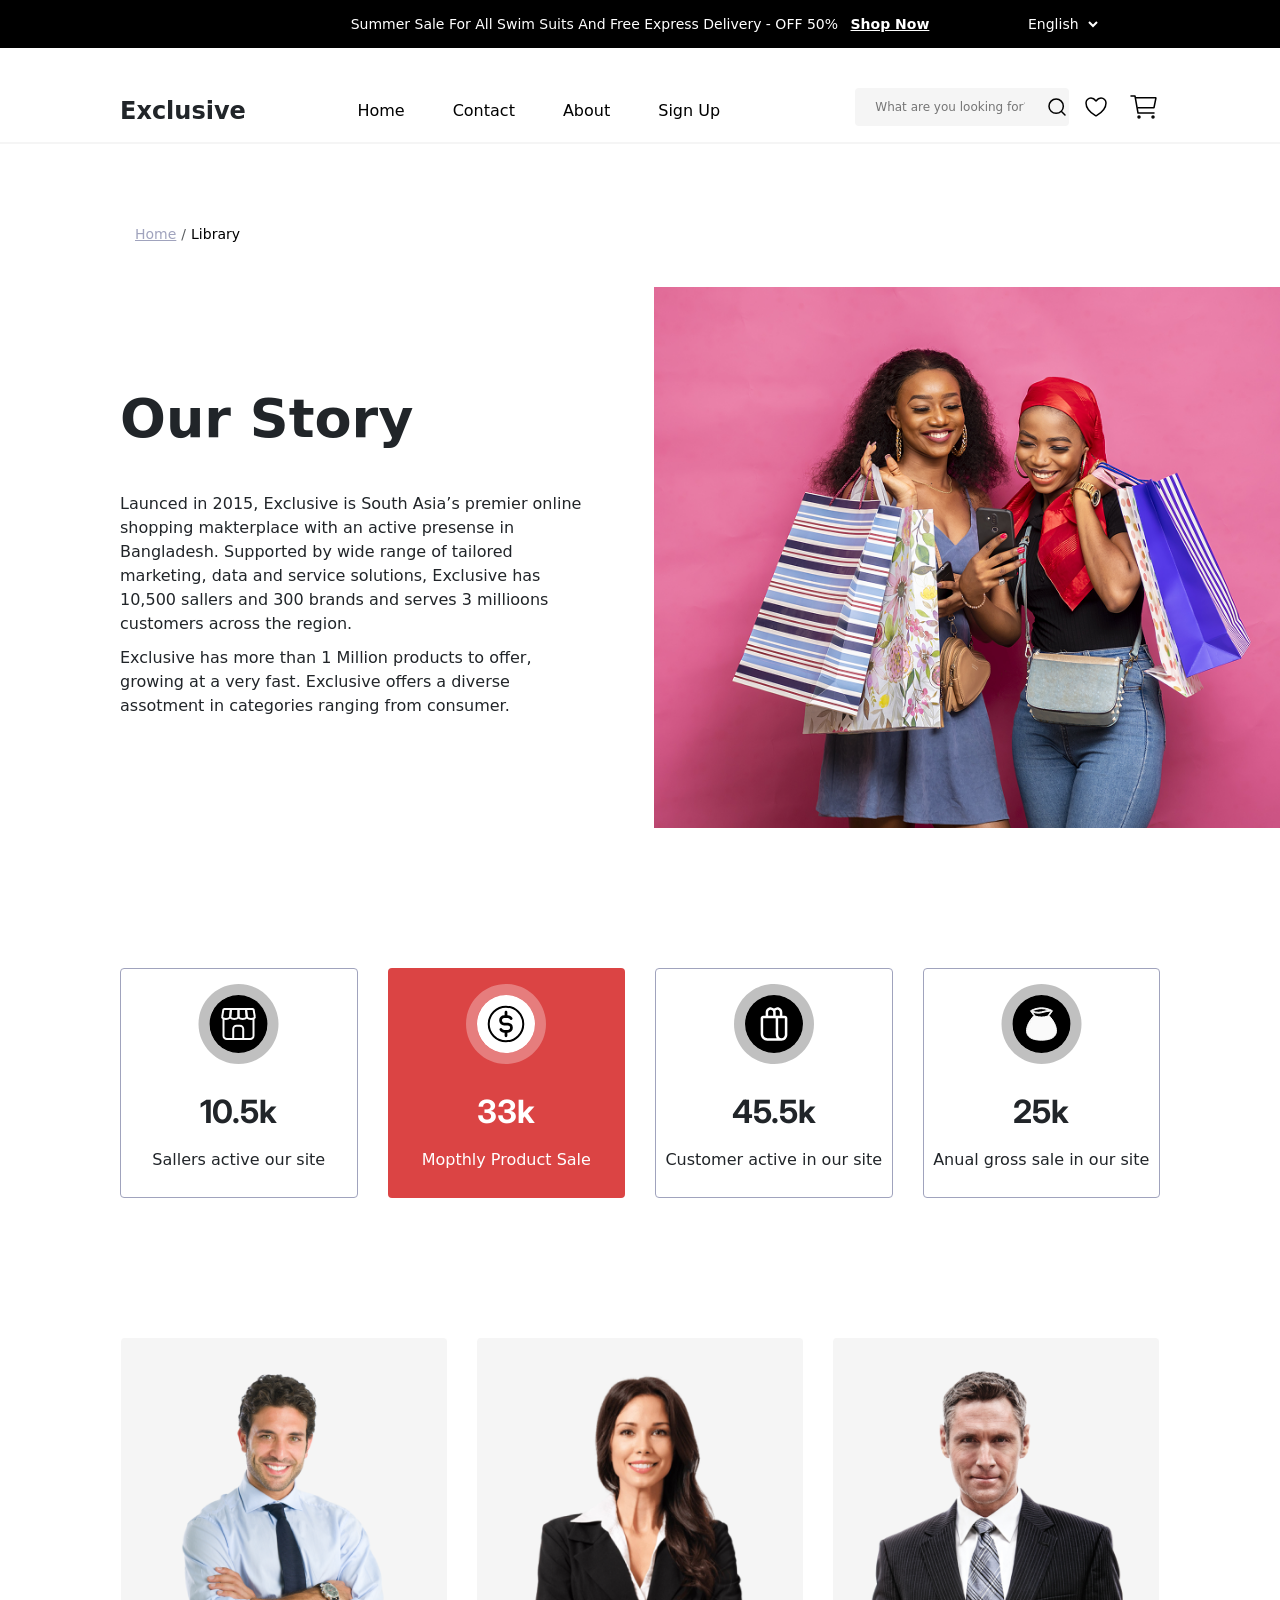
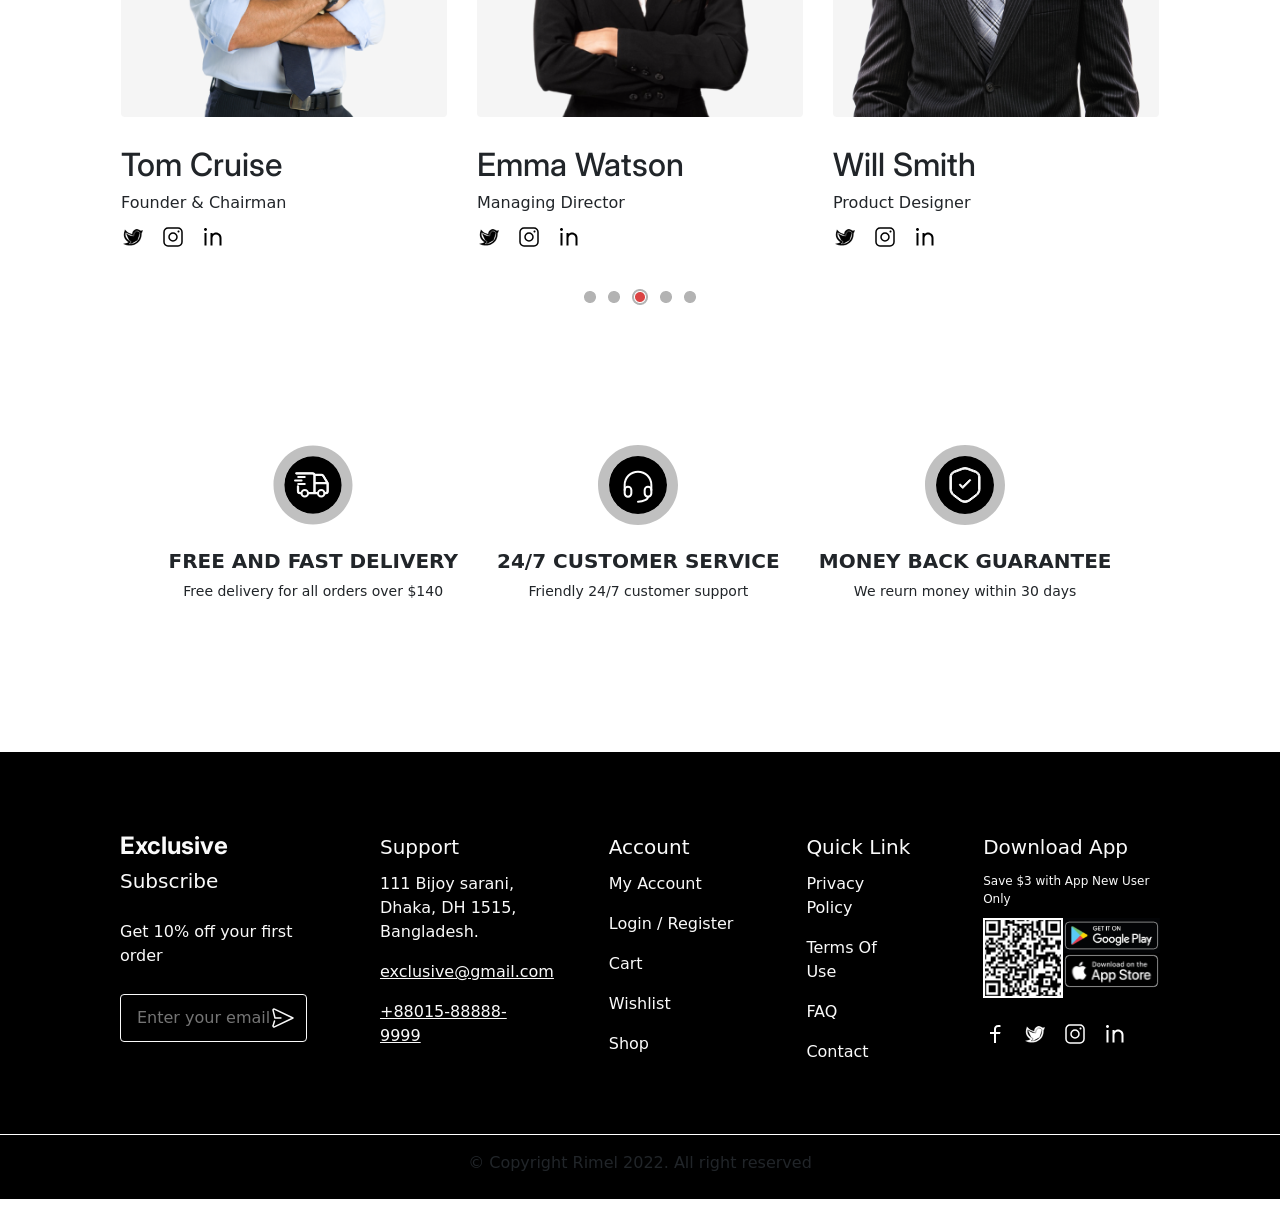
==== about.html @ bbfa6e8a "Init E-commerce Page" ====
<!DOCTYPE html>
<html lang="en">
<head>
  <meta charset="UTF-8">
  <meta name="viewport" content="width=device-width, initial-scale=1.0" />
   <link rel="stylesheet" href="./styles/reset.css">
  <link rel="stylesheet" href="./styles/styles.css">
  <link rel="stylesheet" href="./styles/responsive.css">
   <link href="https://cdn.jsdelivr.net/npm/bootstrap@5.3.3/dist/css/bootstrap.min.css" rel="stylesheet" integrity="sha384-QWTKZyjpPEjISv5WaRU9OFeRpok6YctnYmDr5pNlyT2bRjXh0JMhjY6hW+ALEwIH" crossorigin="anonymous">
    <title>about</title>
</head>
<body>
   <header class="header">
 <div class="header__box">
  <p class="header__text">
    Summer Sale For All Swim Suits And Free Express Delivery - OFF 50% 
    <a href="#shopnow" class="hero__shop-now-link">Shop Now</a>
  </p>
</div>
<div class="dropdown">
    <select id="language-select" class="dropdown-select">
      <option value="english" selected>English</option>
      <option value="french">French</option>
      <option value="spanish">Spanish</option>
      <option value="german">German</option>
      <option value="italian">Italian</option>
    </select>
  </div>
  <div class="header__bottom-box">
   <div class="navbar">
    <p class="navbar-header">Exclusive</p>
     <nav class="navbar__nav" aria-label="navigation-menu">
    <ul class="navbar__list">
      <li><a href="./index.html" class="navbar__link">Home</a></li>
      <li><a href="#contact" class="navbar__link">Contact</a></li>
     <li><a href="./about.html" class="navbar__link">About</a></li>
      <li><a href="#signup" class="navbar__link navbar__link--signup">Sign Up</a></li>
    </ul>
  </nav>
   </div>
   <div class="nav-buttons">
  <div class="nav-buttons__search">
    <input type="text" placeholder="What are you looking for?" class="nav-buttons__search-input">
    <img src="./images/Home/search.svg" class="nav-buttons__search-icon" alt="search-icon" />
  </div>
  <div class="nav-buttons__icons">
   <a href="wishlist.html">
  <img src="./images/Home/Wishlist.svg" class="nav-buttons__wishlist-icon" alt="wishlist-icon" />
</a>
    <img src="./images/Home/basket.svg" class="nav-buttons__basket-icon" alt="basket-icon" />
  </div>
</div>
  </div>
<div class="drop-menu">
 <ul class="navbar__list dropdown-list">
      <li><a href="#home" class="navbar__link dropdown-link">Home</a></li>
      <li><a href="#contact" class="navbar__link dropdown-link">Contact</a></li>
     <li><a href="about.html" class="navbar__link dropdown-link">About</a></li>
      <li><a href="#signup" class="navbar__link navbar__link--signup dropdown-link">Sign Up</a></li>
      <li><a href="wishlist.html">
  <img src="./images/Home/Wishlist.svg" class="nav-buttons__wishlist-icon" alt="wishlist-icon" />
</a></li>
    </ul>
</div>
</header>
  <main>
<!--Used Bootstrap for breadcrumb -->
  <nav aria-label="breadcrumb">
  <ol class="breadcrumb">
    <li class="breadcrumb-item"><a href="index.html" class="navigate-home">Home</a></li>
    <li class="breadcrumb-item active" aria-current="page">Library</li>
  </ol>
</nav>
    <section class="about-section" id="about" >
      <div class="about-section-text">
        <h3>Our Story</h3>
        <p>Launced in 2015, Exclusive is South Asia’s premier online shopping makterplace with an active presense in Bangladesh. Supported by wide range of tailored marketing, data and service solutions, Exclusive has 10,500 sallers and 300 brands and serves 3 millioons customers across the region. </p>
     <p>Exclusive has more than 1 Million products to offer, growing at a very fast. Exclusive offers a diverse assotment in categories ranging  from consumer.</p>
      </div>
      <div class="about-section-image">
        <img src="./images/About/about-hero-img.png" alt="two girls are holding bags" />
      </div>
      </section>
    <section class="about-features-section section">
      <div class="features-box">
        <img src="./images/About/Services-1.svg" alt="service-ixon">
        <p class="features-number">10.5k</p>
        <p class="features-description">Sallers active our site</p>
      </div>
      <div class="features-box sale-box">
        <img src="./images/About/Services-2.svg" alt="service-ixon">
        <p class="features-number">33k</p>
        <p class="features-description">Mopthly Product Sale</p>
      </div>
      <div class="features-box">
        <img src="./images/About/Services-3.svg" alt="service-ixon">
        <p class="features-number">45.5k</p>
        <p class="features-description">Customer active in our site</p>
      </div>
      <div class="features-box">
        <img src="./images/About/Services-4.svg" alt="service-ixon">
        <p class="features-number">25k</p>
        <p class="features-description">Anual gross sale in our site</p>
      </div>
    </section>
    <section class="employees-section section">
      <div class="employees-container">
      <div class="employee-box">
        <img src="./images/About/first-employee.png" alt="Tom-Cruise" class="employee-img" />
        <div class="employee-info">
          <p class="employee-name">Tom Cruise</p>
          <p class="employee-position">Founder &amp; Chairman</p>
          <div class="social-icons">
            <img src="./images/About/Icon-Twitter.svg" alt="Icon-Twitter" />
            <img src="./images/About/icon-instagram.svg" alt="icon-instagram" />
            <img src="./images/About/Icon-Linkedin.svg" alt="Icon-Linkedin.svg" />
          </div>
        </div>
      </div>
        <div class="employee-box">
        <img src="./images/About/second-employee.png" alt="Emma Watson" class="employee-img"  />
        <div class="employee-info">
          <p class="employee-name">Emma Watson</p>
          <p class="employee-position">Managing Director</p>
          <div class="social-icons">
            <img src="./images/About/Icon-Twitter.svg" alt="Icon-Twitter" />
            <img src="./images/About/icon-instagram.svg" alt="icon-instagram" />
            <img src="./images/About/Icon-Linkedin.svg" alt="Icon-Linkedin.svg" />
          </div>
        </div>
      </div>
        <div class="employee-box">
        <img src="./images/About/third-employee.png" alt="Will Smith" class="employee-img"  />
        <div class="employee-info">
          <p class="employee-name">Will Smith</p>
          <p class="employee-position">Product Designer</p>
          <div class="social-icons">
            <img src="./images/About/Icon-Twitter.svg" alt="Icon-Twitter" />
            <img src="./images/About/icon-instagram.svg" alt="icon-instagram" />
            <img src="./images/About/Icon-Linkedin.svg" alt="Icon-Linkedin.svg" />
          </div>
        </div>
      </div>
      </div>
<img src="./images/About/buttons.png" alt="buttons-icons" class="buttons-icons" />
    </section>
   <section class="service-features">
    <div class="service-box">
  <img src="./images/Home/Services.svg" alt="car-icon" class="service-box__icon"/>
  <div class="service-box__text">
    <h4 class="service-box__title">FREE AND FAST DELIVERY</h4>
    <p class="service-box__description">Free delivery for all orders over $140</p>
  </div>
</div>
<div class="service-box">
  <img src="./images/Home/support.svg" alt="car-icon" class="service-box__icon"/>
  <div class="service-box__text">
    <h4 class="service-box__title">24/7 CUSTOMER SERVICE</h4>
    <p class="service-box__description">Friendly 24/7 customer support</p>
  </div>
</div>
<div class="service-box">
  <img src="./images/Home/guaranty-icon.svg" alt="car-icon" class="service-box__icon"/>
  <div class="service-box__text">
    <h4 class="service-box__title">MONEY BACK GUARANTEE</h4>
    <p class="service-box__description">We reurn money within 30 days</p>
  </div>
</div>
  </section>
  </main>
    <footer class="footer">
    <div class="footer-top-container">
<div class="subscribe-box footer-column">
  <h6>Exclusive</h6>
  <p class="subscribe">Subscribe</p>
  <p class="discount">Get 10% off your first order</p>
  <div class="input-container">
  <input type="email" placeholder="Enter your email" class="input-with-icon">
  <img src="./images/Home/icon-send.svg" alt="arrow-icon" class="input-icon">
</div>
</div>
<div class="support-box footer-column">
  <p class="footer-column-title">Support</p>
     <ul class="account-list">
    <li class="contact-info">111 Bijoy sarani, Dhaka,  DH 1515, Bangladesh.</li>
    <li><a href="mailto:exclusive@gmail.com" target="_blank" class="contact-info">exclusive@gmail.com</a></li>
    <li><a href="tel:+88015-88888-9999" target="_blank" class="contact-info">+88015-88888-9999</a></li>
</ul>
  </div>
<div class="footer-column">
    <p class="footer-column-title">Account</p>
    <ul class="account-list">
    <li>My Account</li>
    <li>Login / Register</li>
    <li>Cart</li>
    <li>Wishlist</li>
    <li>Shop</li>
  </ul>
</div>
<div class="footer-column">
    <p class="footer-column-title">Quick Link</p>
      <ul class="account-list">
    <li>Privacy Policy</li>
    <li>Terms Of Use</li>
    <li>FAQ</li>
    <li>Contact</li>
  </ul>
</div>
<div class="footer-column">
  <div class="account-list">
    <p class="footer-column-title">Download App</p>
    <p class="footer-save">Save $3 with App New User Only</p>
    <div class="apps-container">
      <img src="./images/Home/Qr-Code.svg" alt="qr-code" />
      <div class="apps-box">
        <img src="./images/Home/GooglePlay.svg" alt="app-store" />
        <img src="./images/Home/AppStore.svg" alt="app-store" />
      </div>
    </div>
   <div class="social-icons">
  <a href="https://www.facebook.com" target="_blank">
    <img src="./images/Home/Icon-Facebook.svg" alt="facebook" />
  </a>
  <a href="https://www.twitter.com" target="_blank">
    <img src="./images/Home/Icon-Twitter.svg" alt="twitter" />
  </a>
  <a href="https://www.instagram.com" target="_blank">
    <img src="./images/Home/icon-instagram.svg" alt="instagram" />
  </a>
  <a href="https://www.linkedin.com" target="_blank">
    <img src="./images/Home/Icon-Linkedin.svg" alt="linkedin" />
  </a>
</div>
  </div>
</div>
    </div>
    <div class="footer-bottom-container">
      <p>&copy; Copyright Rimel 2022. All right reserved</p>
    </div>
  </footer>
   <script src="https://cdn.jsdelivr.net/npm/bootstrap@5.3.3/dist/js/bootstrap.bundle.min.js" integrity="sha384-YvpcrYf0tY3lHB60NNkmXc5s9fDVZLESaAA55NDzOxhy9GkcIdslK1eN7N6jIeHz" crossorigin="anonymous"></script>
</body>
</html>
---- styles/styles.css ----
@import url('https://fonts.googleapis.com/css2?family=Poppins:ital,wght@0,100;0,200;0,300;0,400;0,500;0,600;0,700;0,800;0,900;1,100;1,200;1,300;1,400;1,500;1,600;1,700;1,800;1,900&display=swap');
@import url('https://fonts.googleapis.com/css2?family=Inter:ital,opsz,wght@0,14..32,100..900;1,14..32,100..900&display=swap');

* {
  margin: 0;
  padding: 0;
  box-sizing: border-box;
}

html {
  font-size: 62.5%;
}

:root {
  --primary-color: #ffff;
  --color-light: #FAFAFA;
  --secondary-color: #DB4444;
  --color-red: #FB1314;
  --color-hover: #E07575;
  --color-black: #000;
  --color-dark: #0D0D0D;
  --color-grey: #F5F5F5;
  --color-grey-secondary: #A0A3BD;
  --color-green: #00FF66;
  --color-yellow: #EEFF61;
  --border-radius: 4px;
  --small-gap: 8px;
  --font-medium-size: 1.6rem;
  --font-large-size: 2.4rem;
  --medium-space: 1.6rem;
  --large-space: 2.4rem;
  --extra-large-space: 4.8rem;
}

body {
  max-width: 144rem;
  width: 100%;
  font-family: "Poppins", sans-serif;
  margin: 0 auto;
  box-sizing: border-box;
}

.section {
  max-width: 117rem;
  width: 81.25%;
  margin: 0 auto;
}

.button {
  padding: var(--medium-space) var(--extra-large-space);
  font-weight: 500;
  font-size: var(--font-medium-size);
  color: var(--color-light);
  background-color: var(--secondary-color);
  border: none;
  border-radius: var(--border-radius);
  cursor: pointer;
  transition: all 0.3s ease-out;
}

.button:hover {
  filter: brightness(0.85);
}

/*header */
.header {
  width: 100%;
  display: flex;
  flex-direction: column;
  border-bottom: 2px solid var(--color-grey);
  position: relative;
}

.header__box {
  height: 4.8rem;
  display: flex;
  justify-content: center;
  padding-top: 1.2rem;
  font-size: 1.4rem;
  background-color: var(--color-black);
}

.header__box p {
  line-height: 2.1rem;
  color: var(--primary-color);
}

.hero__shop-now-link {
  line-height: 2.4rem;
  font-weight: 600;
  color: var(--primary-color);
  margin-left: 8px;
}

.dropdown-select {
  background-color: var(--color-black);
  border: none;
  color: var(--primary-color);
  display: flex;
  align-items: center;
  position: absolute;
  margin-left: 80%;
  top: -3.6rem;
  height: 2.4rem;
  font-size: 1.4rem;
}

.header__bottom-box {
  width: 81.25%;
  margin: 0 auto;
  display: flex;
  justify-content: space-between;
  padding-top: 4rem;
  padding-bottom: var(--medium-space);
}

.navbar {
  width: 57.7%;
  height: 3.8rem;
}

.navbar-header {
  font-size: 2.4rem;
  font-weight: bold;
}

.navbar__list {
  display: flex;
  gap: var(--extra-large-space);
}

.navbar__link {
  font-size: var(--font-medium-size);
  text-decoration: none;
  color: var(--color-black);
}

.nav-buttons {
  width: 29.3%;
  display: flex;
  align-items: center;
  justify-content: space-between;
}

.nav-buttons__search {
  width: 70%;
  background-color: var(--color-grey);
  border-radius: var(--border-radius);
  position: relative;
  height: 100%;
  padding-left: 2rem;
  padding-right: 1.2rem;
  display: flex;
  align-items: center;
  cursor: pointer;
}

.nav-buttons__search-input {
  height: 2.4rem;
  font-size: 1.2rem;
  border: none;
  background-color: var(--color-grey);
}

.nav-buttons__search-icon {
  position: absolute;
  top: 50%;
  right: 0;
  transform: translateY(-50%);
  width: 2.4rem;
  height: auto;
}

.nav-buttons__icons {
  display: flex;
  gap: var(--medium-space);
}

.drop-menu {
  display: none;
  position: absolute;
  right: 0%;
  width: 70%;
  z-index: 100;
}

/*aside*/
.hero-section {
  width: 79%;
  margin: 0 auto;
  display: grid;
  grid-template-columns: 19% 79%;
  gap: 2%;
  margin-bottom: 10rem;
  margin-top: 4rem;
}

.categories-list {
  display: flex;
  flex-direction: column;
  gap: var(--medium-space);
  font-size: var(--font-medium-size);
  padding: 0;
  width: 100%;
}

.list-group-item {
  display: flex;
  gap: 5.1rem;
  cursor: pointer;
}

.dropdown-icon {
  margin-left: 2rem;
}

.hero-content {
  background-color: var(--color-black);
  display: grid;
  grid-template-columns: 40% 56%;
  gap: 4%;
  position: relative;
}

.hero-text {
  padding-top: 5.8rem;
  padding-left: 6.4rem;
  color: var(--color-light);
  font-size: var(--font-medium-size);
  line-height: 2.4rem;
}

.hero-subtitles {
  display: flex;
  align-items: center;
  gap: var(--large-space);
}

.hero-subtitles p {
  margin: 0;
}

.hero-image img {
  width: 100%;
}

.hero-title h1 {
  font-family: 'Inter', sans-serif;
  font-size: 4.8rem;
  line-height: 6rem;
  font-weight: 600;
  letter-spacing: 4%;
  margin-top: 2rem;
  margin-bottom: 2.2rem;
}

.shopping-link {
  color: var(--color-light);
}

.hero-icons {
  position: absolute;
  left: 39.5%;
  bottom: 1.1rem;
}

/*Flash Sales */
.flash-sales-section {
  display: flex;
  flex-direction: column;
  margin-left: auto;
}

.section-titles {
  display: flex;
  flex-direction: column;
  justify-content: space-between;
}

.flash-sales-header {
  width: 81.25%;
  margin: 0 auto;
  display: grid;
  grid-template-columns: 1fr 1fr;
  margin-bottom: 6rem;
  font-weight: 600;
}

.time-box {
  display: flex;
  flex-direction: column;
}

.time-dots {
  display: flex;
  flex-direction: column;
  gap: var(--small-gap);
  justify-content: center;
}

.dot {
  width: 4px;
  height: 4px;
  border-radius: 50%;
  background-color: var(--color-hover);
}

.flesh-section-title {
  display: flex;
  justify-content: space-between;
  align-items: flex-end;
}

.flesh-section-title h3 {
  font-size: 3.6rem;
  line-height: 4.8rem;
  font-weight: 600;
  font-family: 'Inter';
  margin-top: var(--large-space);
}

.time-box-info {
  display: flex;
  flex-direction: column;
}

.time-set,
.time-box-info-numbers {
  display: flex;
  justify-content: space-between;
}

.time-box-info-numbers {
  gap: 1.7rem;
}

.time-set {
  padding: 0;
  text-align: center;
}

.time-set li {
  font-size: 1.2rem;
  line-height: 1.8rem;
}

.time-box-info-number {
  font-size: 3.2rem;
  font-weight: 700;
  font-family: "Inter", sans-serif;
  letter-spacing: 4%;
  padding: 0;
}

.flesh-sales-cards {
  display: grid;
  grid-template-columns: repeat(5, 27rem);
  gap: 3rem;
  max-width: 131rem;
  margin-left: 13.5rem;
  overflow: hidden;
}

/*categories*/
.categories {
  display: flex;
  flex-direction: column;
  margin-top: 8rem;
  margin-bottom: 7rem;
  border-bottom: 2px solid var(--color-grey);
}

.section-header {
  display: grid;
  grid-template-columns: 1fr 1fr;
  margin-bottom: 6rem;
  font-weight: 600;
  width: 100%;
}

.section-title-elements {
  height: 4rem;
  display: flex;
  align-items: center;
}

.section-title-elements p {
  font-size: var(--font-medium-size);
  color: var(--secondary-color);
}

.title-element-box {
  width: 2rem;
  height: 4rem;
  margin-right: var(--medium-space);
  background-color: var(--secondary-color);
}

.section-title-box h3 {
  font-size: 3.6rem;
  margin-top: 2rem;
}

.section-navigation {
  display: flex;
  gap: var(--small-gap);
  align-items: flex-end;
  justify-content: flex-end;
}

.navigation-button {
  width: 4.6rem;
  height: 4.6rem;
  border-radius: 50%;
  background-color: var(--color-grey);
  display: flex;
  align-items: center;
  justify-content: center;
  cursor: pointer;
  transition: all 0.3s ease;
}

.navigation-button:hover {
  filter: brightness(0.8);
}

.categories__container {
  display: grid;
  grid-template-columns: repeat(6, 1fr);
  gap: 3rem;
  font-weight: 600;
}

.categories__container-box {
  border: 2px solid var(--color-grey);
  padding-top: 2.5rem;
  padding-bottom: 2.5rem;
  display: flex;
  flex-direction: column;
  align-items: center;
  gap: var(--medium-space);
  font-size: var(--font-medium-size);
  margin-bottom: 7rem;
  cursor: pointer;
  transition: all 0.3s ease-out;
  border-radius: var(--border-radius);
}

.categories__container-box:hover {
  transform: scale(1.05);
}

.camera-box {
  background-color: var(--secondary-color);
  color: var(--primary-color);
}

/*Selling Section */
.selling-section {
  margin-bottom: 14rem;
}

.view-button {
  width: 16rem;
}

.products-container {
  display: grid;
  grid-template-columns: repeat(4, 1fr);
  column-gap: 3rem;
  row-gap: 6rem;
}

.product-card {
  border-radius: var(--border-radius);
  position: relative;
  cursor: pointer;
  transition: all 0.3s ease-in;
  display: flex;
  flex-direction: column;
  gap: var(--medium-space);
}

.product-card:hover {
  transform: scale(1.03);
}

.rating-stars img {
  width: 2rem;
  height: 2rem;
}

.card-images {
  background-color: var(--color-grey);
  display: flex;
  justify-content: center;
  align-items: center;
  padding: 3.5rem 4rem;
}

.wishlist-images {
  background-color: var(--color-grey);
  display: flex;
  justify-content: center;
  align-items: center;
  padding: 1.5rem 4rem;
}

.card-icons {
  position: absolute;
  display: flex;
  flex-direction: column;
  gap: var(--small-gap);
  width: 3.4rem;
  top: 1.2rem;
  right: 1.2rem;
}

.card-text {
  display: flex;
  flex-direction: column;
  font-weight: 500;
  margin-top: 1.2rem;
}

.product-name {
  font-size: var(--font-medium-size);
}

.product-prices {
  display: flex;
  gap: 1.2rem;
  font-size: var(--font-medium-size);
}

.current-price {
  color: var(--secondary-color);
}

.old-price {
  color: var(--color-grey-secondary);
  text-decoration: line-through;
}

.rating-box {
  display: flex;
  gap: var(--small-gap);
  height: 2rem;
}

.rating-stars img {
  width: 2rem;
  height: 2rem;
}

.rating-num p {
  font-size: 1.4rem;
  color: var(--color-grey-secondary);
}

/*music-section*/
.music-section {
  background-color: var(--color-black);
  padding: 6.9rem 4.4rem 6.9rem 5.6rem;
  display: flex;
  gap: 2.7rem;
}

.music-box-content {
  display: flex;
  flex-direction: column;
  gap: 3.2rem;
  width: 41.5%;
}

.music-box-content h3 {
  color: var(--color-light);
  font-family: 'Inter', sans-serif;
  font-size: 4.8rem;
  line-height: 6rem;
}

.music-box-content p {
  color: var(--color-green);
  font-size: var(--font-medium-size);
  line-height: 2rem;
  font-weight: 600;
}

.time-container {
  display: flex;
  gap: var(--large-space);
}

.music-box-image {
  width: 56%;
}

.music-box-image img {
  width: 100%;
}

.green-button {
  width: 17.1rem;
  background-color: var(--color-green);
}

/*our-products-section */
.our-products-section {
  margin-top: 7.1rem;
  margin-bottom: 14rem;
  display: flex;
  flex-direction: column;
  align-items: center;
}

.card-info {
  display: flex;
  height: 2.4rem;
  font-size: var(--font-medium-size);
  gap: var(--small-gap);
}

.product-rating-number {
  color: var(--color-grey-secondary);
}

.camera-card {
  padding-bottom: 0;
  position: relative;
}

.card-button {
  width: 100%;
  height: 4.1rem;
  font-size: var(--font-medium-size);
  font-weight: 500;
  color: var(--primary-color);
  position: absolute;
  bottom: 8.5rem;
  background-color: var(--color-black);
  cursor: pointer;
}

.black-button {
  top: 20rem;
}

.card-label {
  background-color: var(--color-green);
  width: 5.1rem;
  height: 2.6rem;
  font-size: 1.2rem;
  color: var(--color-light);
  position: absolute;
  top: var(--medium-space);
  left: var(--large-space);
  display: flex;
  align-items: center;
  justify-content: center;
}

.red-label {
  background-color: var(--secondary-color);
}

.products-button {
  max-width: 23.4rem;
  margin-top: 7.6rem;
}

.card-circles {
  margin-top: 0.8rem;
  display: flex;
  align-items: center;
  gap: var(--small-gap);
}

.circle {
  width: 2rem;
  height: 2rem;
  border-radius: 50%;
}

.red-circle {
  background-color: var(--secondary-color);
}

.primary-red-circle {
  background-color: var(--color-red);
  border: 2px solid var(--color-black);
}

.black-circle {
  background-color: var(--color-black);
}

.yellow-circle {
  background-color: var(--color-yellow);
  border: 2px solid var(--color-black);
}

/*new-arrivals */
.new-arrivals-container {
  display: grid;
  grid-template-columns: repeat(4, 1fr);
  grid-template-rows: repeat(2, 1fr);
  gap: 3rem;
}

.first-image {
  grid-column: 1 / 3;
  grid-row: 1 / 3;
  background-color: var(--color-black);
  position: relative;
}

.first-image img {
  width: 100%;
}

.second-image {
  grid-column: span 2 / span 4;
  grid-column-start: 3;
  position: relative;
  background-color: var(--color-dark);
}

.third-image {
  grid-column-start: 3;
  grid-row-start: 2;
  background-color: var(--color-black);
  padding: 3rem;
  position: relative;
}

.fourth-image {
  grid-column: span 3 / span 4;
  grid-row-start: 2;
  padding: 3rem;
  background-color: var(--color-black);
  position: relative;
}

.arrival-image {
  display: flex;
  justify-content: center;
  align-items: center;
}

.image-text {
  position: absolute;
  max-width: 24.2rem;
  left: var(--large-space);
  bottom: var(--large-space);
  display: flex;
  flex-direction: column;
  color: var(--color-light);
}

.image-text h5 {
  font-size: 2.4rem;
  letter-spacing: 3%;
  font-weight: 600;
  font-family: 'Inter', sans-serif;
}

.image-text p {
  font-size: 1.4rem;
  line-height: 2.1rem;
  font-family: 'Inter', sans-serif;
}

.image-text a {
  color: var(--primary-color);
  font-size: var(--font-medium-size);
  line-height: 2.4rem;
  font-weight: 500;
}

/*service features */
.service-features {
  max-width: 94.3rem;
  width: 90%;
  display: flex;
  justify-content: space-between;
  margin: 0 auto;
  margin-top: 14rem;
}

.service-box {
  display: flex;
  flex-direction: column;
  align-items: center;
  gap: 2.4rem;
}

.service-box img {
  width: 8rem;
  height: 8rem;
}

.service-box__title {
  font-size: 2rem;
  font-weight: 600;
  margin-bottom: 0.8rem;
}

.service-box__description {
  font-size: 1.4rem;
  line-height: 2.1rem;
  text-align: center;
}

.service-button {
  margin-top: 6.2rem;
  position: absolute;
  right: 8.9rem;
  margin-bottom: 3.2rem;
}

.navigation-button img {
  width: 2.4rem;
  height: 2.4rem;
}

/*About Section Nav */
.breadcrumb {
  margin-top: 8rem !important;
  margin-bottom: 4.2rem !important;
  padding-left: 13.5rem !important;
}

.dropdown-list {
  gap: 1.6rem;
}

.breadcrumb-item {
  font-size: 1.4rem;
}

.navigate-home {
  color: var(--color-grey-secondary) !important;
}

.breadcrumb-item.active {
  color: var(--color-black) !important;
}

.path__list {
  display: flex;
  gap:
}

/*About Section */
.about-section {
  width: 90.625%;
  display: grid;
  grid-template-columns: 40% 54%;
  justify-items: end;
  margin-left: auto;
  gap: 6%;
  margin-bottom: 14rem;
}

.about-section-text {
  display: flex;
  flex-direction: column;
  justify-content: center;
}

.about-section-text h3 {
  font-size: 5.4rem;
  font-weight: 600;
  margin-bottom: 4rem;

}

.about-section-text p {
  font-size: var(--font-medium-size);
  line-height: 2.4rem;
}

.about-section-image img {
  width: 100%;
  height: auto;
  object-fit: cover;
}

/*about-features-section */
.about-features-section {
  display: grid;
  grid-template-columns: repeat(4, 1fr);
  gap: 3rem;
}

.features-box {
  border: 1px solid var(--color-grey-secondary);
  border-radius: var(--border-radius);
  display: flex;
  flex-direction: column;
  align-items: center;
  justify-content: center;
  height: 23rem;
  transition: transform 0.3s ease;
}

.features-box:hover {
  cursor: pointer;
  transform: translateY(-5px);

}

.features-description {
  font-size: var(--font-medium-size);
}

.features-number {
  margin-top: var(--large-space);
  margin-bottom: 1.2rem;
  font-size: 3.2rem;
  font-weight: bold;
  letter-spacing: 4%;
  font-family: "Inter", sans-serif;
}

.sale-box {
  background-color: var(--secondary-color);
  color: var(--primary-color);
  border: none;
}

/*employee-box*/
.employees-section {
  margin-bottom: 14rem;
  margin-top: 14rem;
  display: flex;
  flex-direction: column;
  align-items: center;
}

.employees-container {
  display: grid;
  grid-template-columns: repeat(3, 1fr);
  gap: 3rem;
}

.employee-box {
  display: flex;
  flex-direction: column;
  gap: 3.2rem;
  cursor: pointer;
  transition: all 0.3s ease;
}

.employee-img {
  max-width: 32.6rem;
  width: 100%;
}

.employee-box:hover {
  transform: scale(1.03)
}

.employee-name {
  font-family: "Inter", sans-serif;
  font-weight: 500;
  font-size: 3.2rem;
  letter-spacing: 4%;
  line-height: 3.2rem;
}

.employee-position {
  font-size: var(--font-medium-size);
  line-height: 2.4rem;
}

.buttons-icons {
  margin-top: 4rem;
}

.social-icons {
  display: flex;
  gap: var(--medium-space);
}

/*Wishlist Section*/
.wishlist-section {
  margin-top: 8rem;
}

.wishlist-header {
  display: flex;
  justify-content: space-between;
  align-items: center;
  width: 100%;
  margin-bottom: 6rem;
}

.for-you-elements {
  margin-top: 8rem;
}

.wishlist-header p {
  font-size: 2rem;
  line-height: 2.6rem;
}

.wishlist-button {
  padding: var(--medium-space) var(--extra-large-space);
  font-size: var(--font-medium-size);
  border: 1px solid var(--color-grey-secondary);
  color: var(--color-dark);
  border-radius: var(--border-radius);
  background-color: transparent;
  transition: all 0.3s ease-out;
}

.wishlist-button:hover {
  background-color: var(--secondary-color);
}

.wishlist-items {
  display: grid;
  grid-template-columns: repeat(4, 1fr);
  gap: 3rem;
}

.wishlist-card {
  position: relative;
  transition: all 0.3s ease-out;
}

.wishlist-card:hover {
  transform: scale(1.03);
}

.delete-icon {
  position: absolute;
  top: 1.2rem;
  right: 1.2rem;
}

.wishlist-card-button {
  width: 100%;
  background-color: var(--color-black);
  font-size: 1.2rem;
  gap: var(--small-gap);
  display: flex;
  align-items: center;
  justify-content: center;
  height: 4.1rem;
  margin-bottom: var(--medium-space);
}


.wishlist-card-button p {
  color: var(--primary-color);
  font-size: 1.2rem;
  margin: 0;
}

.wishlist-img {
  margin-top: 1.5rem;
}

/*Footer*/
.footer {
  background-color: var(--color-black);
  width: 100%;
  margin-top: 14rem;
}

.footer-top-container {
  max-width: 117rem;
  padding-top: 8rem;
  padding-bottom: 6rem;
  width: 81.25%;
  margin: 0 auto;
  display: grid;
  grid-template-columns: 18% 15% 12% 10% 17%;
  gap: 7%;
}

.footer-column {
  display: flex;
  flex-direction: column;
  color: var(--color-light);
}

.subscribe-box h6 {
  font-size: 2.4rem;
  font-weight: 700;
  letter-spacing: 3%;
  font-family: "Inter", sans-serif;
}

.subscribe {
  font-size: 2rem;
  font-weight: 500;
  margin-bottom: var(--large-space);
}

.discount {
  font-size: var(--font-medium-size);
}

.input-container {
  position: relative;
  width: 100%;
  cursor: pointer;
  margin-top: var(--medium-space);
}

.input-with-icon {
  width: 100%;
  background-color: var(--color-black);
  height: 4.8rem;
  font-size: var(--font-medium-size);
  color: var(--color-light);
  border: 1.5px solid var(--color-light);
  border-radius: var(--border-radius);
  cursor: pointer;
  padding-left: var(--medium-space);
  padding-right: var(--medium-space);
}

.input-with-icon:focus {
  border: 2px solid var(--color-light);
  transform: scaleY(1.03);
}

.input-icon {
  position: absolute;
  right: 1.2rem;
  top: 50%;
  transform: translateY(-50%);
  width: 2.4rem;
  height: auto;
}

.footer-column-title {
  font-size: 2rem;
  font-weight: 500;
}

.footer-column ul {
  display: flex;
  flex-direction: column;
  gap: var(--medium-space);
  text-align: left;
  padding-left: 0;
}

.footer-column ul li {
  font-size: var(--font-medium-size);
  width: 100%;
}

.contact-info {
  font-size: var(--font-medium-size);
  padding: 0;
  color: var(--color-light);
}

.footer-save {
  font-size: 1.2rem;
  line-height: 1.8rem;
  color: var(--color-light);
  font-weight: 500;
}

.apps-container {
  display: grid;
  grid-template-columns: 40% 55%;
  gap: 5%;
  margin-bottom: var(--large-space);
}

.apps-box {
  display: flex;
  flex-direction: column;
}

.social-icons img {
  transition: all 0.3s ease-out;
}

.social-icons img:hover {
  transform: scale(1.1);
  cursor: pointer;
}

.footer-bottom-container {
  border-top: 1px solid var(--primary-color);
}

.footer-bottom-container p {
  font-size: var(--font-medium-size);
  line-height: 2.4rem;
  text-align: center;
  padding-top: var(--medium-space);
  padding-bottom: var(--large-space);
}
---- styles/responsive.css ----
/*Screen size  768px */
@media (max-width: 1024px) {
  .nav-buttons__search {
    width: 80%;
    padding-left: 0.5rem;
    padding-right: 2rem;
  }

  .section {
    width: 90%
  }

  .hero-section {
    grid-template-columns: 1fr;
    width: 90%;
  }

  .categories-list {
    display: grid;
    grid-template-columns: repeat(5, 1fr);
    gap: 1rem;
  }

  .hero-content {
    display: flex;
    flex-direction: column;
    align-items: center;
    justify-content: center;
  }

  .hero-text {
    margin-bottom: var(--large-space);
    padding-left: 0;
    padding-top: var(--large-space);
  }

  .hero-subtitles {
    justify-content: center;
  }

  .hero-title {
    margin: 0 auto;
    text-align: center;
  }

  .hero-button {
    text-align: center;
  }

  .flash-sales-header {
    grid-template-columns: 1fr;
  }

  .flesh-section-title {
    flex-direction: column;
    align-items: flex-start;
  }

  .section-navigation {
    justify-content: flex-start;
    margin-top: var(--large-space);
  }

  .section-header {
    display: flex;
    justify-content: space-between;
  }

  .flesh-sales-cards {
    grid-template-columns: repeat(3, 1fr);
    margin-left: 0;
    width: 90%;
    margin: 0 auto;
  }

  .music-section {
    padding: 4.4rem;
    flex-direction: column;
    align-items: center;
  }

  .music-box-content {
    width: 100%;
    align-items: center;
  }

  .music-box-content h3 {
    text-align: center;
  }

  .music-box-image {
    width: 100%;
  }

  .our-products-section {
    margin-bottom: 7.1rem;
  }

  .footer-top-container {
    width: 90%;
  }

  .apps-container {
    grid-template-columns: 50% 45%;
  }

  .wishlist-items {
    grid-template-columns: repeat(2, 1fr);
  }
}

/*Screen size  768px */
@media (max-width: 768px) {
  .header {
    background-color: var(--secondary-color);
    padding-top: 1.2rem;
    height: 7.2rem;
    display: flex;
    align-items: center;
    justify-content: center;
  }

  .header__bottom-box,
  .header__box {
    display: none;
  }

  .drop-menu {
    display: block;
    width: 100%;
    padding: 1.2rem;
  }

  .dropdown {
    display: none;
  }

  .dropdown-list {
    display: flex;
    align-items: center;
    justify-content: space-between;
  }

  .dropdown-link {
    font-size: var(--font-medium-size);
    font-weight: 500;
    color: var(--primary-color);
  }

  .categories-list {
    grid-template-columns: repeat(3, 1fr);
    gap: 1rem;
    justify-items: center;
  }

  .flesh-sales-cards {
    grid-template-columns: 1fr 1fr;
  }

  .service-features {
    flex-direction: column;
    margin-top: 7rem;
  }

  .section-header {
    grid-template-columns: 1fr;
  }

  .products-container {
    display: grid;
    grid-template-columns: repeat(2, 1fr);
    gap: 3rem;
  }

  .new-arrivals-container {
    grid-template-columns: 1fr;
    grid-template-rows: auto;
  }

  .first-image,
  .second-image,
  .third-image,
  .fourth-image {
    grid-column: 1;
    grid-row: auto;
  }

  .image-text {
    left: 50%;
    bottom: 40%;
  }

  .footer-top-container {
    grid-template-columns: repeat(3, 1fr);
  }

  .footer-column,
  .footer-column ul {
    text-align: center;
  }

  .about-section {
    width: 90.625%;
    grid-template-columns: 1fr;
    margin: 0 auto;
    gap: 6%;
  }

  .about-section-text {
    text-align: center;
  }

  .about-features-section {
    grid-template-columns: repeat(2, 1fr);
    gap: 3rem;
    margin-top: 10rem;
  }

  .employees-section {
    margin-top: 7rem;
  }

}

@media (max-width: 480px) {
  .dropdown-link {
    font-size: 1.2rem;
  }

  .nav-buttons__wishlist-icon {
    margin-right: 6.4rem;
  }

  .flesh-sales-cards {
    grid-template-columns: 1fr;
  }

  .categories__container {
    grid-template-columns: 1fr 1fr;
  }

  .breadcrumb {
    margin: 0 auto !important;
    padding-left: 2.4rem !important;
    padding-top: 2.4rem !important;
  }

  .employees-container,
  .wishlist-items,
  .products-container {
    grid-template-columns: 1fr;
  }
}
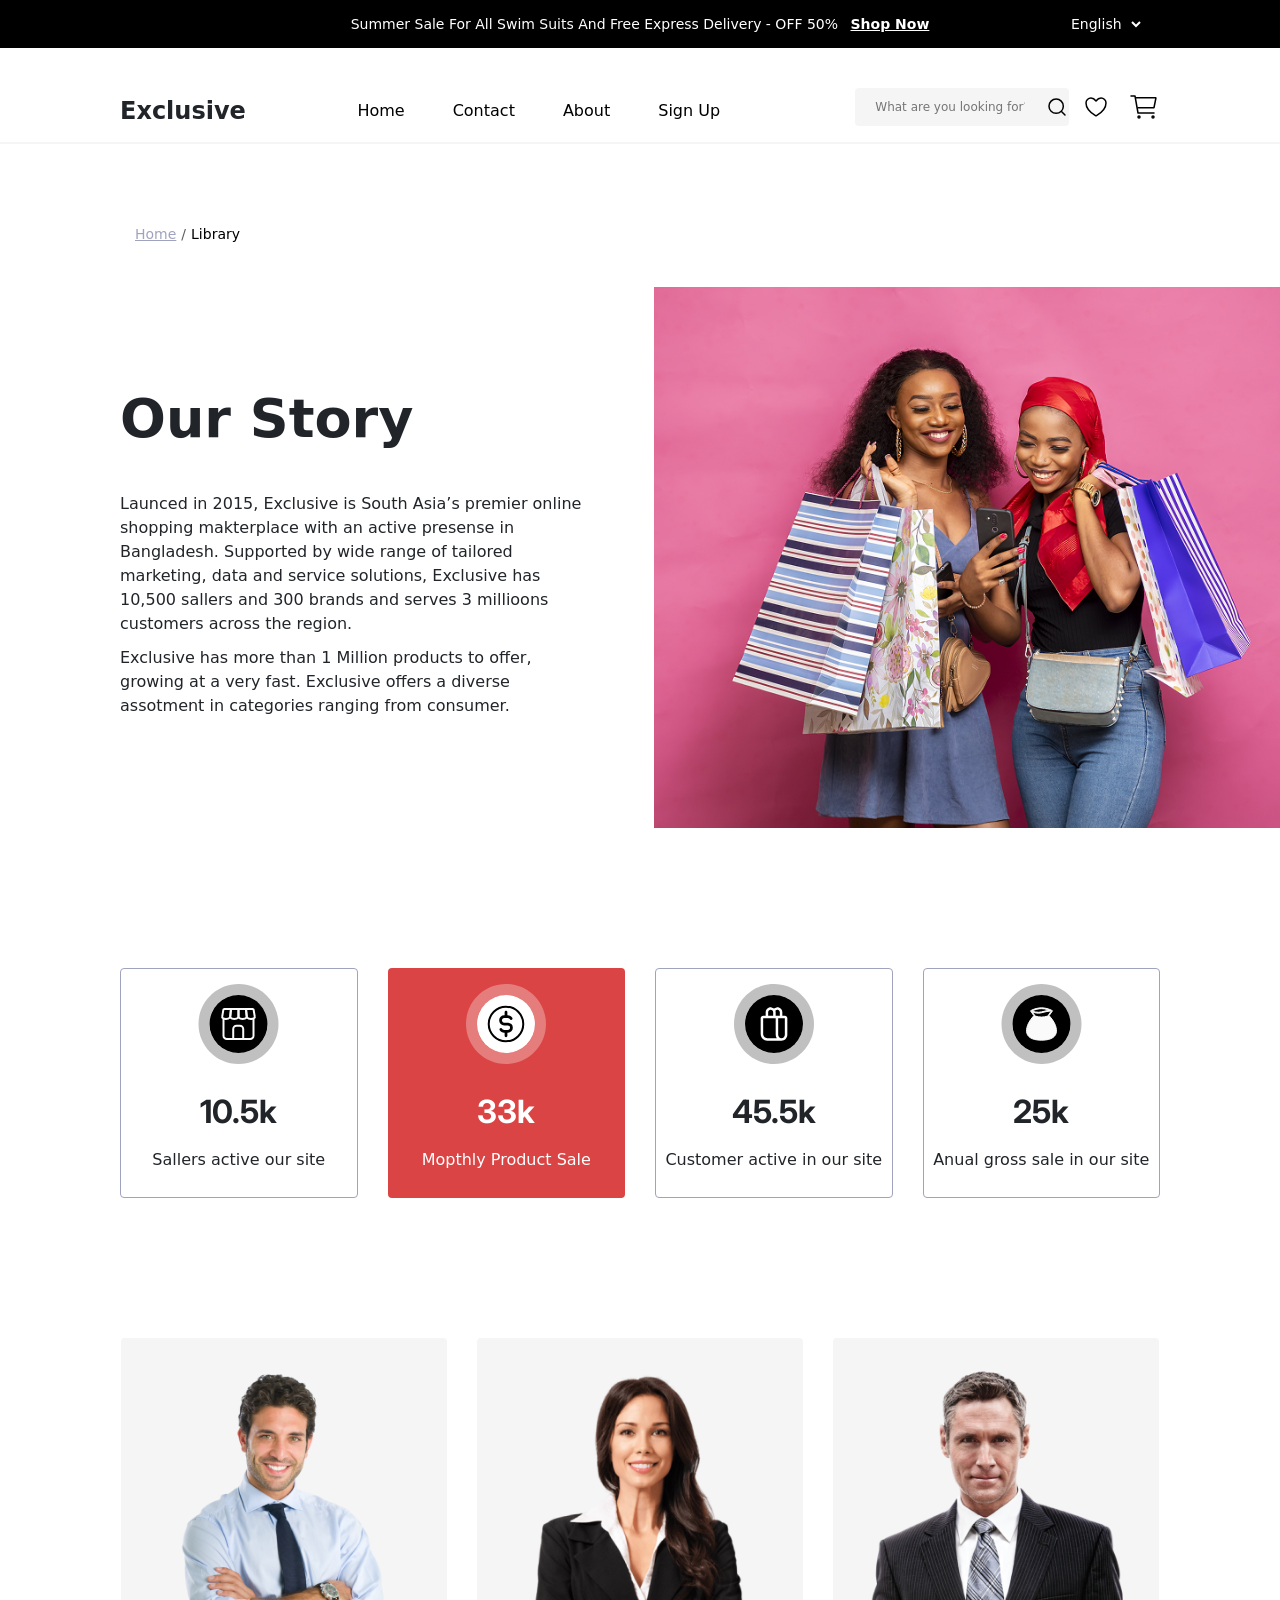
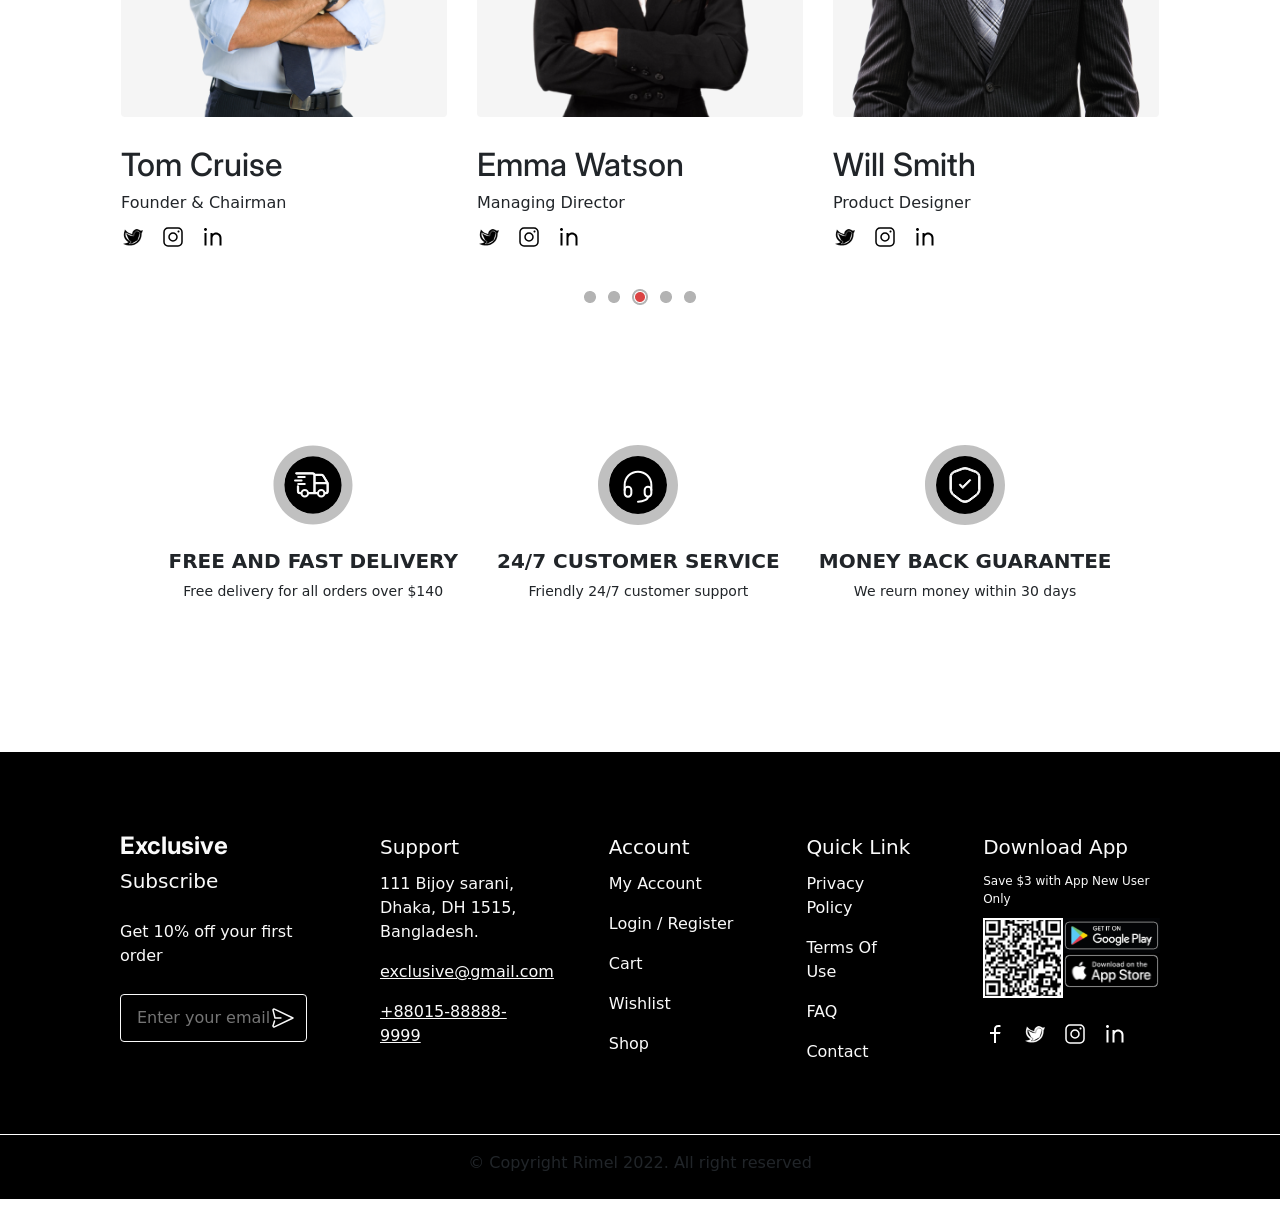
==== commit cb3f3972: "Add Burger menu functionality" ====
--- a/about.html
+++ b/about.html
@@ -10,14 +10,8 @@
     <title>about</title>
 </head>
 <body>
-   <header class="header">
- <div class="header__box">
-  <p class="header__text">
-    Summer Sale For All Swim Suits And Free Express Delivery - OFF 50% 
-    <a href="#shopnow" class="hero__shop-now-link">Shop Now</a>
-  </p>
-</div>
-<div class="dropdown">
+  <header class="header">
+  <div class="dropdown">
     <select id="language-select" class="dropdown-select">
       <option value="english" selected>English</option>
       <option value="french">French</option>
@@ -26,10 +20,20 @@
       <option value="italian">Italian</option>
     </select>
   </div>
+  <!-- Header Box containing the promotion text and shop now link -->
+ <div class="header__box">
+  <p class="header__text">
+    Summer Sale For All Swim Suits And Free Express Delivery - OFF 50% 
+    <a href="#shopnow" class="hero__shop-now-link">Shop Now</a>
+  </p>
+</div>
+
+   <!-- Header Bottom Box containing the navigation bar and buttons -->
   <div class="header__bottom-box">
+     <!-- Navigation Bar with menu items -->
    <div class="navbar">
     <p class="navbar-header">Exclusive</p>
-     <nav class="navbar__nav" aria-label="navigation-menu">
+     <nav class="navbar__nav">
     <ul class="navbar__list">
       <li><a href="./index.html" class="navbar__link">Home</a></li>
       <li><a href="#contact" class="navbar__link">Contact</a></li>
@@ -38,30 +42,41 @@
     </ul>
   </nav>
    </div>
+   <!-- Nav Buttons (Search Bar, Wishlist, and Basket) -->
    <div class="nav-buttons">
   <div class="nav-buttons__search">
     <input type="text" placeholder="What are you looking for?" class="nav-buttons__search-input">
     <img src="./images/Home/search.svg" class="nav-buttons__search-icon" alt="search-icon" />
   </div>
   <div class="nav-buttons__icons">
-   <a href="wishlist.html">
+   <a href="./wishlist.html">
   <img src="./images/Home/Wishlist.svg" class="nav-buttons__wishlist-icon" alt="wishlist-icon" />
 </a>
     <img src="./images/Home/basket.svg" class="nav-buttons__basket-icon" alt="basket-icon" />
   </div>
 </div>
   </div>
-<div class="drop-menu">
- <ul class="navbar__list dropdown-list">
-      <li><a href="#home" class="navbar__link dropdown-link">Home</a></li>
-      <li><a href="#contact" class="navbar__link dropdown-link">Contact</a></li>
-     <li><a href="about.html" class="navbar__link dropdown-link">About</a></li>
-      <li><a href="#signup" class="navbar__link navbar__link--signup dropdown-link">Sign Up</a></li>
-      <li><a href="wishlist.html">
+<div class="burger-menu" id="burger-menu">
+        <div class="burger-menu-bar"></div>
+        <div class="burger-menu-bar"></div>
+        <div class="burger-menu-bar"></div>
+    </div>
+    <div class="burger-navigation">
+<ul class="burger-navigation-list">
+   <li><a href="./index.html" class="navbar__link">Home</a></li>
+      <li><a href="#contact" class="navbar__link">Contact</a></li>
+     <li><a href="./about.html" class="navbar__link">About</a></li>
+      <li><a href="#signup" class="navbar__link navbar__link--signup">Sign Up</a></li>
+      <li></li>
+</ul>
+     <input type="text" placeholder="What are you looking for?" class="burger-navigation-input"> 
+     <div>
+      <a href="./wishlist.html">
   <img src="./images/Home/Wishlist.svg" class="nav-buttons__wishlist-icon" alt="wishlist-icon" />
-</a></li>
-    </ul>
-</div>
+</a>
+<img src="./images/Home/basket.svg" class="nav-buttons__basket-icon" alt="basket-icon" />
+</div>
+    </div>
 </header>
   <main>
 <!--Used Bootstrap for breadcrumb -->
@@ -239,5 +254,6 @@
     </div>
   </footer>
    <script src="https://cdn.jsdelivr.net/npm/bootstrap@5.3.3/dist/js/bootstrap.bundle.min.js" integrity="sha384-YvpcrYf0tY3lHB60NNkmXc5s9fDVZLESaAA55NDzOxhy9GkcIdslK1eN7N6jIeHz" crossorigin="anonymous"></script>
-</body>
+<script src="./script.js"></script>
+  </body>
 </html>
--- a/styles/styles.css
+++ b/styles/styles.css
@@ -25,6 +25,7 @@
   --color-yellow: #EEFF61;
   --border-radius: 4px;
   --small-gap: 8px;
+  --small-font-size: 1.2rem;
   --font-medium-size: 1.6rem;
   --font-large-size: 2.4rem;
   --medium-space: 1.6rem;
@@ -78,6 +79,7 @@
   padding-top: 1.2rem;
   font-size: 1.4rem;
   background-color: var(--color-black);
+  position: relative;
 }
 
 .header__box p {
@@ -99,10 +101,13 @@
   display: flex;
   align-items: center;
   position: absolute;
-  margin-left: 80%;
-  top: -3.6rem;
+  right: 13.6rem;
+  top: 1.2rem;
   height: 2.4rem;
   font-size: 1.4rem;
+  cursor: pointer;
+  outline: none;
+  z-index: 1;
 }
 
 .header__bottom-box {
@@ -176,21 +181,49 @@
   gap: var(--medium-space);
 }
 
-.drop-menu {
+.burger-menu,
+.burger-navigation {
   display: none;
+}
+
+.burger-menu-bar {
+  height: 4px;
+  width: 4rem;
+  background-color: white;
+  transition: all 0.3s ease;
+  margin: 4px 0;
+}
+
+.active {
+  display: flex;
+}
+
+.burger-menu.active .burger-menu-bar:nth-child(1) {
+  transform: rotate(45deg);
+  top: 10px;
+  transform-origin: center;
+  z-index: 100;
   position: absolute;
-  right: 0%;
-  width: 70%;
-  z-index: 100;
+}
+
+.burger-menu.active .burger-menu-bar:nth-child(2) {
+  opacity: 0;
+}
+
+.burger-menu.active .burger-menu-bar:nth-child(3) {
+  transform: rotate(-45deg);
+  top: 10px;
+  transform-origin: center;
+  z-index: 1000;
+  position: absolute;
 }
 
 /*aside*/
 .hero-section {
-  width: 79%;
   margin: 0 auto;
   display: grid;
-  grid-template-columns: 19% 79%;
-  gap: 2%;
+  grid-template-columns: 18.5% 76.5%;
+  gap: 5%;
   margin-bottom: 10rem;
   margin-top: 4rem;
 }
@@ -210,58 +243,75 @@
   cursor: pointer;
 }
 
-.dropdown-icon {
-  margin-left: 2rem;
-}
-
-.hero-content {
+.carousel-item {
   background-color: var(--color-black);
-  display: grid;
-  grid-template-columns: 40% 56%;
-  gap: 4%;
-  position: relative;
-}
-
-.hero-text {
-  padding-top: 5.8rem;
-  padding-left: 6.4rem;
+}
+
+/* Split the content in half */
+.text-side {
+  display: flex;
+  flex-direction: column;
+}
+
+.text-content {
+  padding: 5.8rem 3.8rem 4.7rem 6.4rem;
+  display: flex;
+  flex-direction: column;
+}
+
+.hero-subtitles {
+  display: flex;
+  gap: 2.4rem;
+  margin-bottom: 2rem;
+  justify-content: flex-start;
+}
+
+.hero-subtitles p {
+  font-size: 1.6rem;
+  line-height: 2.4;
   color: var(--color-light);
-  font-size: var(--font-medium-size);
-  line-height: 2.4rem;
-}
-
-.hero-subtitles {
-  display: flex;
-  align-items: center;
-  gap: var(--large-space);
-}
-
-.hero-subtitles p {
-  margin: 0;
-}
-
-.hero-image img {
-  width: 100%;
-}
-
-.hero-title h1 {
+}
+
+.hero-header {
+  font-size: 4.8rem;
   font-family: 'Inter', sans-serif;
-  font-size: 4.8rem;
-  line-height: 6rem;
   font-weight: 600;
   letter-spacing: 4%;
-  margin-top: 2rem;
+  color: var(--primary-color);
   margin-bottom: 2.2rem;
+  line-height: 6rem;
+}
+
+.hero-btn {
+  display: flex;
+  align-items: center;
+  gap: 1.2rem;
 }
 
 .shopping-link {
+  font-size: 1.6rem;
+  line-height: 2.4rem;
+  font-weight: 500;
   color: var(--color-light);
-}
-
-.hero-icons {
+  text-decoration: none;
+  position: relative;
+  cursor: pointer;
+}
+
+.shopping-link::after {
+  content: "";
   position: absolute;
-  left: 39.5%;
-  bottom: 1.1rem;
+  bottom: -4px;
+  left: 50%;
+  transform: translateX(-50%);
+  width: 8.1rem;
+  height: 1px;
+  background-color: var(--color-light);
+}
+
+.image-side img {
+  object-fit: cover;
+  height: 100%;
 }
 
 /*Flash Sales */
--- a/styles/responsive.css
+++ b/styles/responsive.css
@@ -1,9 +1,17 @@
-/*Screen size  768px */
+/*Screen size  1024px */
 @media (max-width: 1024px) {
+  .header__bottom-box {
+    width: 90%;
+  }
+
+  .header__box {
+    justify-content: flex-start;
+    padding-left: 13.6rem;
+  }
+
   .nav-buttons__search {
+    padding-right: var(--large-space);
     width: 80%;
-    padding-left: 0.5rem;
-    padding-right: 2rem;
   }
 
   .section {
@@ -13,6 +21,16 @@
   .hero-section {
     grid-template-columns: 1fr;
     width: 90%;
+    margin-top: 10rem;
+  }
+
+  .wishlist-section,
+  .about-section {
+    margin-top: 10rem;
+  }
+
+  .text-content {
+    padding: 4rem;
   }
 
   .categories-list {
@@ -21,32 +39,6 @@
     gap: 1rem;
   }
 
-  .hero-content {
-    display: flex;
-    flex-direction: column;
-    align-items: center;
-    justify-content: center;
-  }
-
-  .hero-text {
-    margin-bottom: var(--large-space);
-    padding-left: 0;
-    padding-top: var(--large-space);
-  }
-
-  .hero-subtitles {
-    justify-content: center;
-  }
-
-  .hero-title {
-    margin: 0 auto;
-    text-align: center;
-  }
-
-  .hero-button {
-    text-align: center;
-  }
-
   .flash-sales-header {
     grid-template-columns: 1fr;
   }
@@ -112,12 +104,32 @@
 /*Screen size  768px */
 @media (max-width: 768px) {
   .header {
+    width: 100%;
+    height: 7.2rem;
     background-color: var(--secondary-color);
-    padding-top: 1.2rem;
-    height: 7.2rem;
-    display: flex;
-    align-items: center;
-    justify-content: center;
+    display: flex;
+    flex-direction: column;
+    border-bottom: none;
+    position: fixed;
+    top: 0;
+    z-index: 100;
+  }
+
+  .dropdown-select {
+    left: 2.4rem;
+    width: 7.2rem;
+    top: 2.4rem;
+    background-color: var(--secondary-color);
+  }
+
+  .burger-menu {
+    position: absolute;
+    display: flex;
+    flex-direction: column;
+    top: 1.6rem;
+    right: 2.4rem;
+    z-index: 100;
+    cursor: pointer;
   }
 
   .header__bottom-box,
@@ -125,26 +137,50 @@
     display: none;
   }
 
-  .drop-menu {
-    display: block;
-    width: 100%;
-    padding: 1.2rem;
-  }
-
-  .dropdown {
-    display: none;
-  }
-
-  .dropdown-list {
-    display: flex;
-    align-items: center;
-    justify-content: space-between;
-  }
-
-  .dropdown-link {
-    font-size: var(--font-medium-size);
+  .burger-navigation {
+    opacity: 0;
+    transform: translateX(100%);
+    gap: var(--large-space);
+    background-color: var(--secondary-color);
+    width: 40%;
+    top: 0;
+    right: 0;
+    height: 100vh;
+    padding: 2.4rem;
+    position: fixed;
+    z-index: 10;
+    transition: opacity 0.3s ease-out, transform 0.3s ease-out;
+    display: flex;
+    flex-direction: column;
+    align-items: center;
+    justify-content: center;
+  }
+
+  .burger-menu.active+.burger-navigation {
+    opacity: 1;
+    transform: translateX(0);
+  }
+
+
+  .burger-navigation-list {
+    display: flex;
+    flex-direction: column;
+    align-items: center;
+    padding: 0;
+    gap: var(--large-space);
+  }
+
+  .navbar__link {
+    font-size: var(--font-large-size);
     font-weight: 500;
-    color: var(--primary-color);
+  }
+
+  .burger-navigation-input {
+    padding: var(--medium-space);
+    width: 80%;
+    border-radius: var(--border-radius);
+    border: none;
+    font-size: var(--small-font-size);
   }
 
   .categories-list {
@@ -223,6 +259,11 @@
 }
 
 @media (max-width: 480px) {
+  .text-content {
+    align-items: center;
+    text-align: center;
+  }
+
   .dropdown-link {
     font-size: 1.2rem;
   }
@@ -250,4 +291,8 @@
   .products-container {
     grid-template-columns: 1fr;
   }
+
+  .burger-navigation {
+    width: 60%;
+  }
 }
